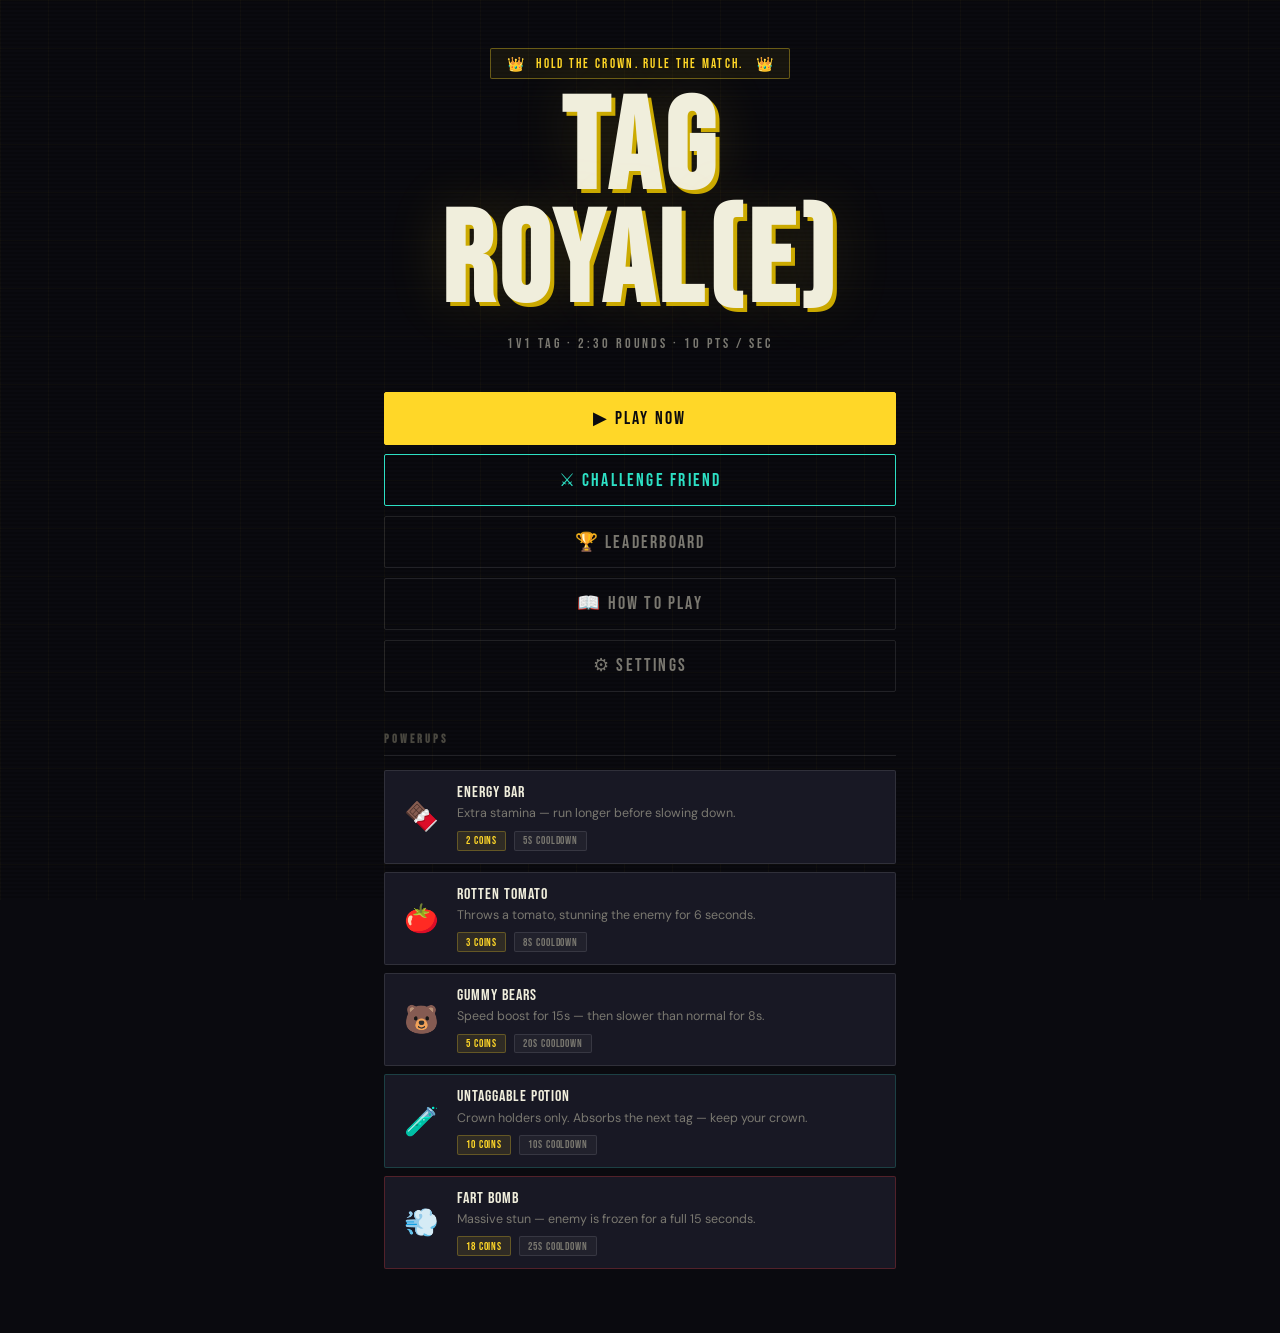
==== MainProject/index.html @ 8310581d "renamed game" ====
<!DOCTYPE html>
<html lang="en">
<head>
  <meta charset="UTF-8" />
  <meta name="viewport" content="width=device-width, initial-scale=1.0" />
  <title>Tag Royale — Tag Game</title>
  <link rel="preconnect" href="https://fonts.googleapis.com" />
  <link rel="preconnect" href="https://fonts.gstatic.com" crossorigin />
  <link href="https://fonts.googleapis.com/css2?family=Bebas+Neue&family=DM+Sans:wght@400;500;600&display=swap" rel="stylesheet" />
  <link rel="stylesheet" href="styles.css" />
</head>
<body>

  <div class="scanlines"></div>
  <div class="bg-grid"></div>

  <main class="container">

    <!-- HERO -->
    <section class="hero">
      <div class="crown-banner">
        <span class="crown-icon">👑</span>
        <span class="tagline">HOLD THE CROWN. RULE THE MATCH.</span>
        <span class="crown-icon">👑</span>
      </div>
      <h1 class="game-title">TAG<br>ROYAL(E)</h1>
      <p class="hero-sub">1v1 TAG · 2:30 ROUNDS · 10 PTS / SEC</p>
    </section>

    <!-- CTA BUTTONS -->
    <section class="actions">
      <button class="btn btn-primary">▶ PLAY NOW</button>
      <button class="btn btn-secondary">⚔ CHALLENGE FRIEND</button>
      <button class="btn btn-ghost">🏆 LEADERBOARD</button>
      <button class="btn btn-ghost">📖 HOW TO PLAY</button>
      <button class="btn btn-ghost">⚙ SETTINGS</button>
    </section>

    <!-- POWERUPS SECTION -->
    <section class="powerups-section">
      <h2 class="section-title">POWERUPS</h2>
      <div class="powerups-grid">

        <div class="powerup-card">
          <div class="powerup-emoji">🍫</div>
          <div class="powerup-info">
            <div class="powerup-name">Energy Bar</div>
            <div class="powerup-desc">Extra stamina — run longer before slowing down.</div>
            <div class="powerup-stats">
              <span class="stat coin">2 coins</span>
              <span class="stat cd">5s cooldown</span>
            </div>
          </div>
        </div>

        <div class="powerup-card">
          <div class="powerup-emoji">🍅</div>
          <div class="powerup-info">
            <div class="powerup-name">Rotten Tomato</div>
            <div class="powerup-desc">Throws a tomato, stunning the enemy for 6 seconds.</div>
            <div class="powerup-stats">
              <span class="stat coin">3 coins</span>
              <span class="stat cd">8s cooldown</span>
            </div>
          </div>
        </div>

        <div class="powerup-card">
          <div class="powerup-emoji">🐻</div>
          <div class="powerup-info">
            <div class="powerup-name">Gummy Bears</div>
            <div class="powerup-desc">Speed boost for 15s — then slower than normal for 8s.</div>
            <div class="powerup-stats">
              <span class="stat coin">5 coins</span>
              <span class="stat cd">20s cooldown</span>
            </div>
          </div>
        </div>

        <div class="powerup-card powerup-rare">
          <div class="powerup-emoji">🧪</div>
          <div class="powerup-info">
            <div class="powerup-name">Untaggable Potion</div>
            <div class="powerup-desc">Crown holders only. Absorbs the next tag — keep your crown.</div>
            <div class="powerup-stats">
              <span class="stat coin">10 coins</span>
              <span class="stat cd">10s cooldown</span>
            </div>
          </div>
        </div>

        <div class="powerup-card powerup-legendary">
          <div class="powerup-emoji">💨</div>
          <div class="powerup-info">
            <div class="powerup-name">Fart Bomb</div>
            <div class="powerup-desc">Massive stun — enemy is frozen for a full 15 seconds.</div>
            <div class="powerup-stats">
              <span class="stat coin">18 coins</span>
              <span class="stat cd">25s cooldown</span>
            </div>
          </div>
        </div>

      </div>
    </section>

  </main>

</body>
</html>
---- MainProject/styles.css ----
/* ── Reset ── */
*, *::before, *::after { box-sizing: border-box; margin: 0; padding: 0; }

/* ── Fonts ── */
/* Bebas Neue — display headings */
/* DM Sans — UI body */

/* ── Palette ── */
:root {
  --bg:           #0a0a0f;
  --bg2:          #111118;
  --surface:      #181824;
  --border:       rgba(255,255,255,0.10);
  --border-glow:  rgba(255,220,40,0.35);

  --gold:         #ffd728;
  --gold-dim:     #c9a800;
  --red:          #ff3c3c;
  --teal:         #2de0c4;

  --text:         #f0eedc;
  --text-muted:   #7a7870;
  --text-dim:     #4a4840;

  --font-display: 'Bebas Neue', sans-serif;
  --font-body:    'DM Sans', sans-serif;
}

/* ── Base ── */
html { font-size: 16px; }

body {
  background: var(--bg);
  color: var(--text);
  font-family: var(--font-body);
  min-height: 100vh;
  overflow-x: hidden;
  position: relative;
}

/* ── Background effects ── */
.bg-grid {
  position: fixed;
  inset: 0;
  background-image:
    linear-gradient(rgba(255,215,40,0.03) 1px, transparent 1px),
    linear-gradient(90deg, rgba(255,215,40,0.03) 1px, transparent 1px);
  background-size: 48px 48px;
  pointer-events: none;
  z-index: 0;
}

.scanlines {
  position: fixed;
  inset: 0;
  background: repeating-linear-gradient(
    0deg,
    transparent,
    transparent 2px,
    rgba(0,0,0,0.18) 2px,
    rgba(0,0,0,0.18) 4px
  );
  pointer-events: none;
  z-index: 1;
}

/* ── Layout ── */
.container {
  position: relative;
  z-index: 2;
  max-width: 560px;
  margin: 0 auto;
  padding: 3rem 1.5rem 4rem;
  display: flex;
  flex-direction: column;
  align-items: center;
  gap: 2.5rem;
}

/* ── Hero ── */
.hero {
  text-align: center;
  display: flex;
  flex-direction: column;
  align-items: center;
  gap: 1rem;
}

.crown-banner {
  display: flex;
  align-items: center;
  gap: 0.75rem;
  border: 1px solid var(--border-glow);
  border-radius: 2px;
  padding: 0.35rem 1rem;
  background: rgba(255, 215, 40, 0.06);
}

.crown-icon { font-size: 14px; }

.tagline {
  font-family: var(--font-display);
  font-size: 0.8rem;
  letter-spacing: 0.18em;
  color: var(--gold);
}

.game-title {
  font-family: var(--font-display);
  font-size: clamp(5rem, 18vw, 8rem);
  line-height: 0.88;
  letter-spacing: 0.04em;
  color: var(--text);
  text-shadow:
    0 0 60px rgba(255,215,40,0.15),
    4px 4px 0px var(--gold-dim);
}

.hero-sub {
  font-family: var(--font-display);
  font-size: 0.85rem;
  letter-spacing: 0.22em;
  color: var(--text-muted);
}

/* ── Buttons ── */
.actions {
  width: 100%;
  display: flex;
  flex-direction: column;
  gap: 0.6rem;
}

.btn {
  width: 100%;
  padding: 0.85rem 1.5rem;
  font-family: var(--font-display);
  font-size: 1.15rem;
  letter-spacing: 0.12em;
  cursor: pointer;
  border-radius: 2px;
  border: 1px solid;
  transition: transform 0.1s, background 0.15s, color 0.15s;
  text-align: center;
}

.btn:active { transform: scale(0.98); }

.btn-primary {
  background: var(--gold);
  color: #0a0a0f;
  border-color: var(--gold);
}

.btn-primary:hover {
  background: #ffe566;
  border-color: #ffe566;
}

.btn-secondary {
  background: transparent;
  color: var(--teal);
  border-color: var(--teal);
}

.btn-secondary:hover {
  background: rgba(45, 224, 196, 0.08);
}

.btn-ghost {
  background: transparent;
  color: var(--text-muted);
  border-color: var(--border);
}

.btn-ghost:hover {
  background: var(--surface);
  color: var(--text);
  border-color: rgba(255,255,255,0.20);
}

/* ── Powerups ── */
.powerups-section {
  width: 100%;
}

.section-title {
  font-family: var(--font-display);
  font-size: 0.75rem;
  letter-spacing: 0.25em;
  color: var(--text-dim);
  margin-bottom: 0.9rem;
  padding-bottom: 0.5rem;
  border-bottom: 1px solid var(--border);
}

.powerups-grid {
  display: flex;
  flex-direction: column;
  gap: 0.5rem;
}

.powerup-card {
  display: flex;
  align-items: center;
  gap: 1rem;
  background: var(--surface);
  border: 1px solid var(--border);
  border-radius: 2px;
  padding: 0.75rem 1rem;
  transition: border-color 0.2s, background 0.2s;
}

.powerup-card:hover {
  background: #1e1e2e;
  border-color: rgba(255,255,255,0.18);
}

.powerup-rare {
  border-color: rgba(45, 224, 196, 0.20);
}

.powerup-rare:hover {
  border-color: rgba(45, 224, 196, 0.40);
}

.powerup-legendary {
  border-color: rgba(255, 60, 60, 0.25);
}

.powerup-legendary:hover {
  border-color: rgba(255, 60, 60, 0.45);
}

.powerup-emoji {
  font-size: 1.75rem;
  flex-shrink: 0;
  width: 2.5rem;
  text-align: center;
}

.powerup-info {
  flex: 1;
  display: flex;
  flex-direction: column;
  gap: 0.2rem;
}

.powerup-name {
  font-family: var(--font-display);
  font-size: 1rem;
  letter-spacing: 0.06em;
  color: var(--text);
}

.powerup-desc {
  font-size: 0.78rem;
  color: var(--text-muted);
  line-height: 1.4;
}

.powerup-stats {
  display: flex;
  gap: 0.5rem;
  margin-top: 0.3rem;
}

.stat {
  font-family: var(--font-display);
  font-size: 0.7rem;
  letter-spacing: 0.08em;
  padding: 0.15rem 0.5rem;
  border-radius: 2px;
}

.stat.coin {
  background: rgba(255, 215, 40, 0.10);
  color: var(--gold);
  border: 1px solid rgba(255, 215, 40, 0.25);
}

.stat.cd {
  background: rgba(255,255,255,0.04);
  color: var(--text-muted);
  border: 1px solid var(--border);
}
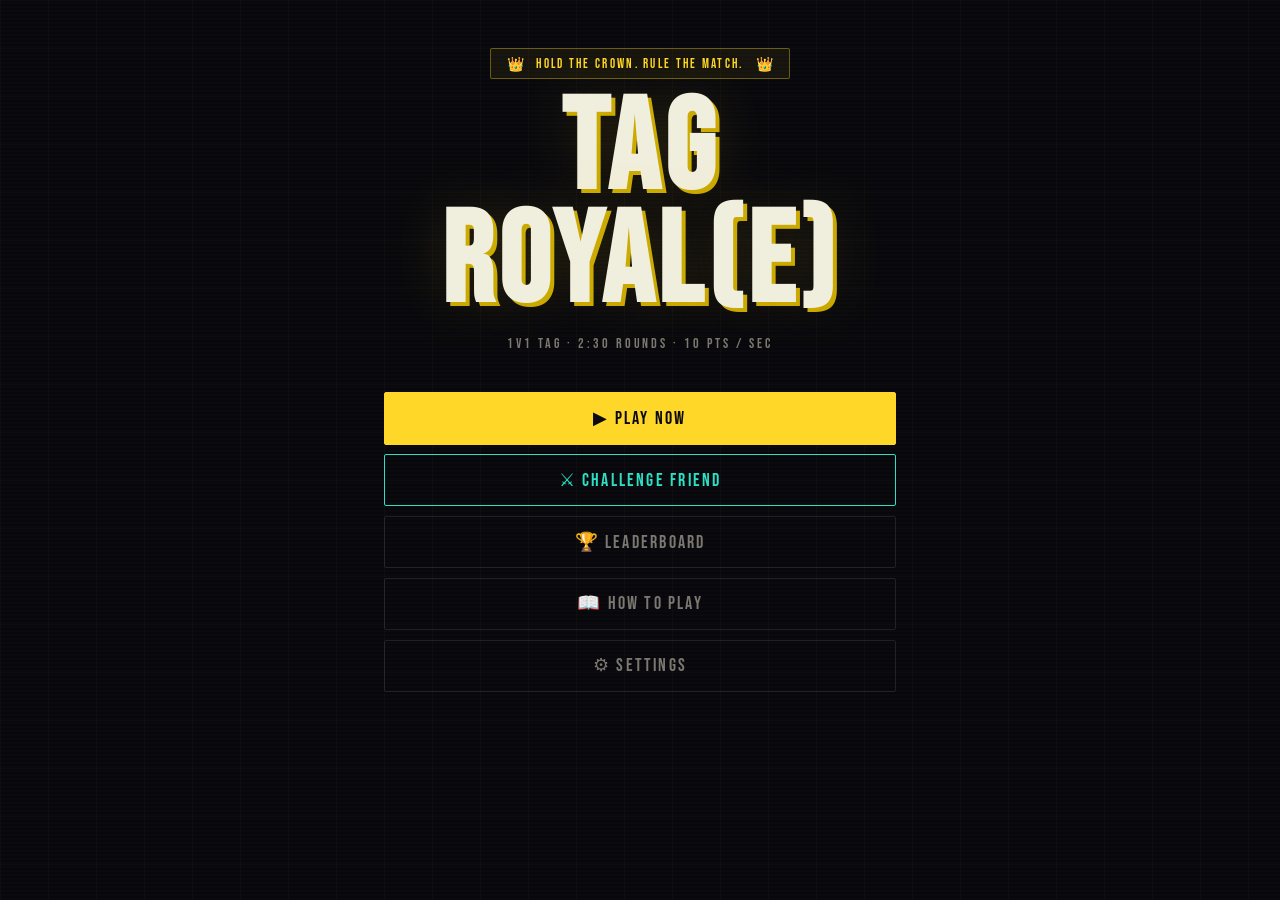
==== commit 5fd808d9: "removed powerups list on main menu" ====
--- a/MainProject/index.html
+++ b/MainProject/index.html
@@ -35,75 +35,6 @@
       <button class="btn btn-ghost">📖 HOW TO PLAY</button>
       <button class="btn btn-ghost">⚙ SETTINGS</button>
     </section>
-
-    <!-- POWERUPS SECTION -->
-    <section class="powerups-section">
-      <h2 class="section-title">POWERUPS</h2>
-      <div class="powerups-grid">
-
-        <div class="powerup-card">
-          <div class="powerup-emoji">🍫</div>
-          <div class="powerup-info">
-            <div class="powerup-name">Energy Bar</div>
-            <div class="powerup-desc">Extra stamina — run longer before slowing down.</div>
-            <div class="powerup-stats">
-              <span class="stat coin">2 coins</span>
-              <span class="stat cd">5s cooldown</span>
-            </div>
-          </div>
-        </div>
-
-        <div class="powerup-card">
-          <div class="powerup-emoji">🍅</div>
-          <div class="powerup-info">
-            <div class="powerup-name">Rotten Tomato</div>
-            <div class="powerup-desc">Throws a tomato, stunning the enemy for 6 seconds.</div>
-            <div class="powerup-stats">
-              <span class="stat coin">3 coins</span>
-              <span class="stat cd">8s cooldown</span>
-            </div>
-          </div>
-        </div>
-
-        <div class="powerup-card">
-          <div class="powerup-emoji">🐻</div>
-          <div class="powerup-info">
-            <div class="powerup-name">Gummy Bears</div>
-            <div class="powerup-desc">Speed boost for 15s — then slower than normal for 8s.</div>
-            <div class="powerup-stats">
-              <span class="stat coin">5 coins</span>
-              <span class="stat cd">20s cooldown</span>
-            </div>
-          </div>
-        </div>
-
-        <div class="powerup-card powerup-rare">
-          <div class="powerup-emoji">🧪</div>
-          <div class="powerup-info">
-            <div class="powerup-name">Untaggable Potion</div>
-            <div class="powerup-desc">Crown holders only. Absorbs the next tag — keep your crown.</div>
-            <div class="powerup-stats">
-              <span class="stat coin">10 coins</span>
-              <span class="stat cd">10s cooldown</span>
-            </div>
-          </div>
-        </div>
-
-        <div class="powerup-card powerup-legendary">
-          <div class="powerup-emoji">💨</div>
-          <div class="powerup-info">
-            <div class="powerup-name">Fart Bomb</div>
-            <div class="powerup-desc">Massive stun — enemy is frozen for a full 15 seconds.</div>
-            <div class="powerup-stats">
-              <span class="stat coin">18 coins</span>
-              <span class="stat cd">25s cooldown</span>
-            </div>
-          </div>
-        </div>
-
-      </div>
-    </section>
-
   </main>
 
 </body>
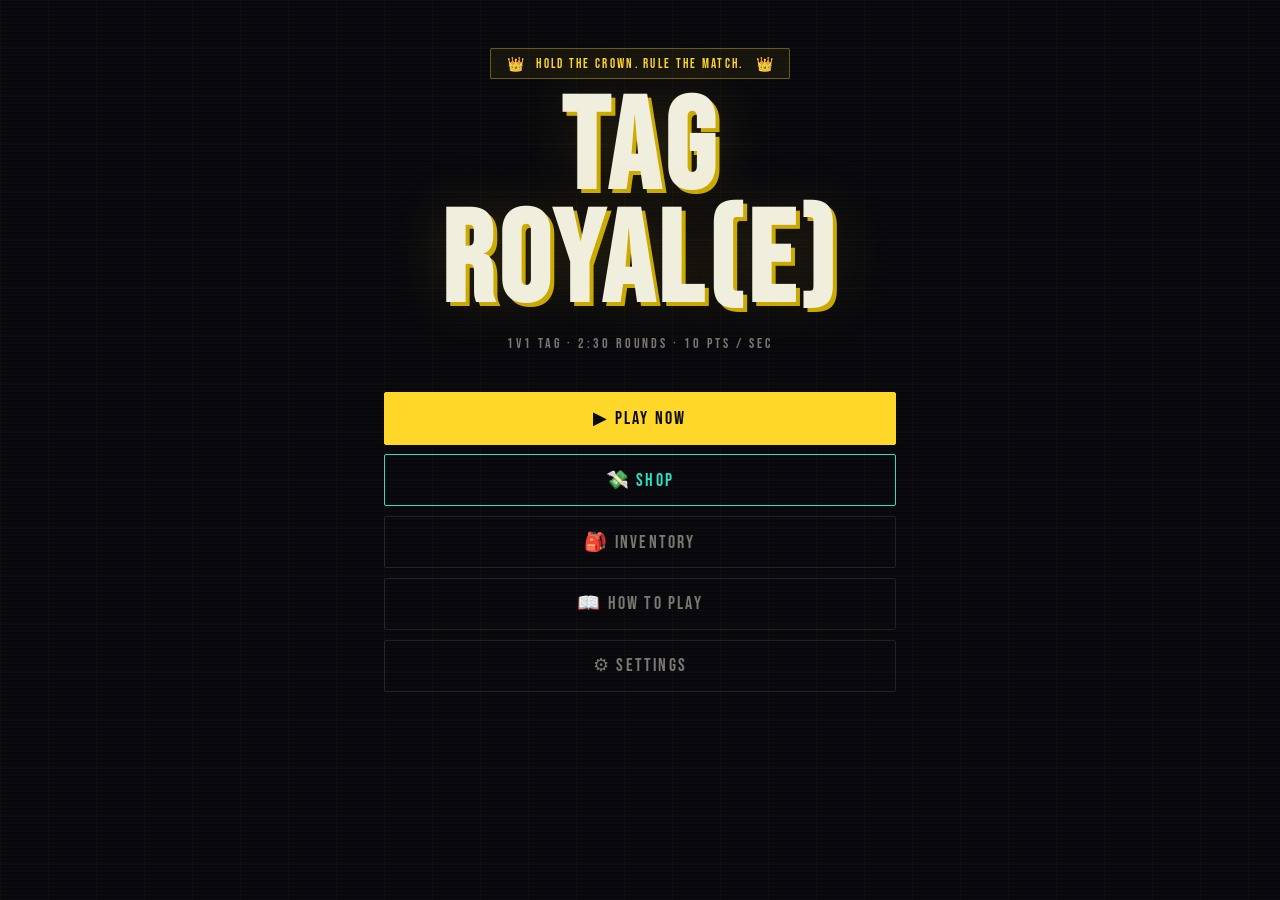
==== commit 959d13a4: "renewed button labels" ====
--- a/MainProject/index.html
+++ b/MainProject/index.html
@@ -30,8 +30,8 @@
     <!-- CTA BUTTONS -->
     <section class="actions">
       <button class="btn btn-primary">▶ PLAY NOW</button>
-      <button class="btn btn-secondary">⚔ CHALLENGE FRIEND</button>
-      <button class="btn btn-ghost">🏆 LEADERBOARD</button>
+      <button class="btn btn-secondary">💸 SHOP</button>
+      <button class="btn btn-ghost">🎒 INVENTORY</button>
       <button class="btn btn-ghost">📖 HOW TO PLAY</button>
       <button class="btn btn-ghost">⚙ SETTINGS</button>
     </section>
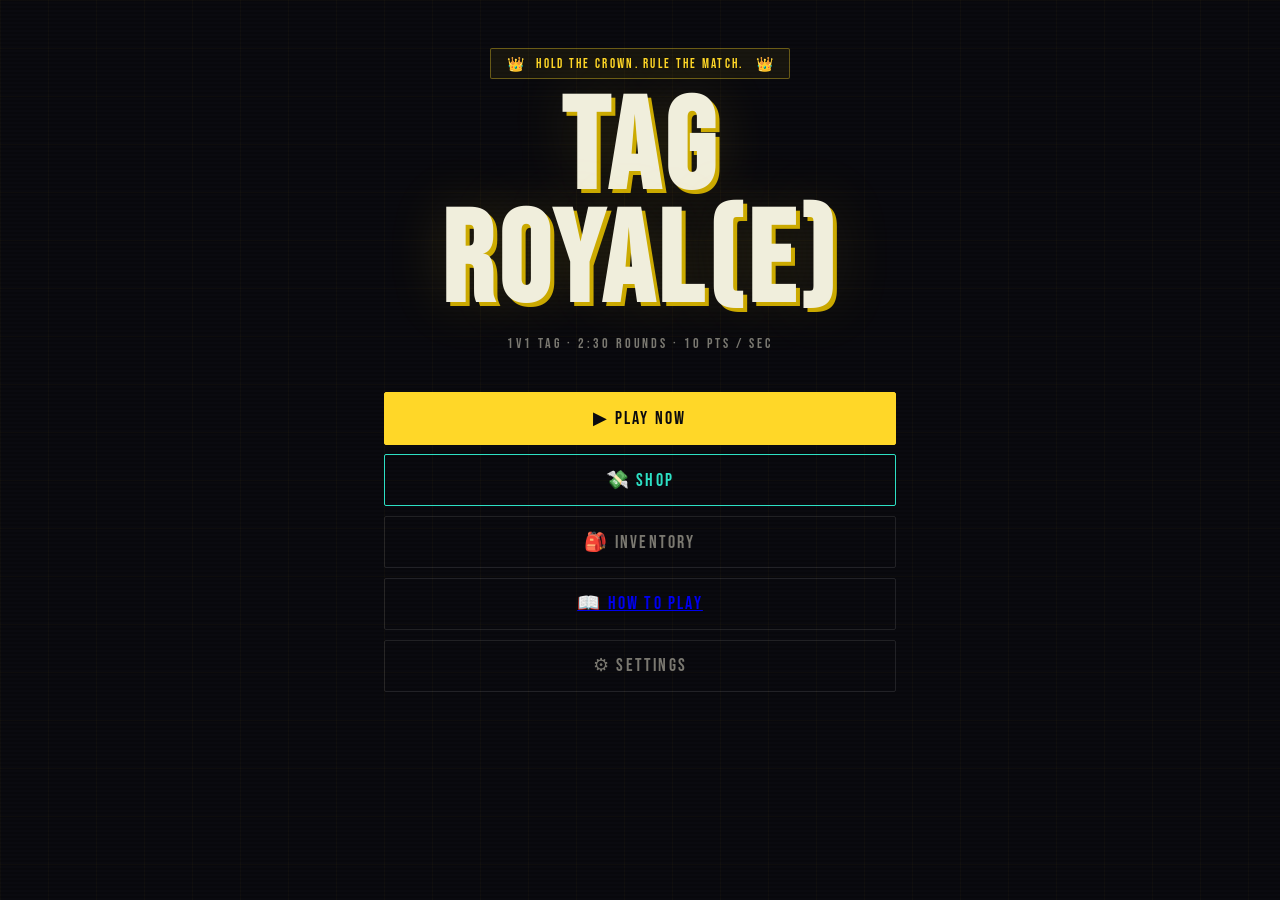
==== commit 6823d32e: "added Link" ====
--- a/MainProject/index.html
+++ b/MainProject/index.html
@@ -32,7 +32,7 @@
       <button class="btn btn-primary">▶ PLAY NOW</button>
       <button class="btn btn-secondary">💸 SHOP</button>
       <button class="btn btn-ghost">🎒 INVENTORY</button>
-      <button class="btn btn-ghost">📖 HOW TO PLAY</button>
+      <button class="btn btn-ghost"><a href="tutorial.html">📖 HOW TO PLAY</a></button>
       <button class="btn btn-ghost">⚙ SETTINGS</button>
     </section>
   </main>
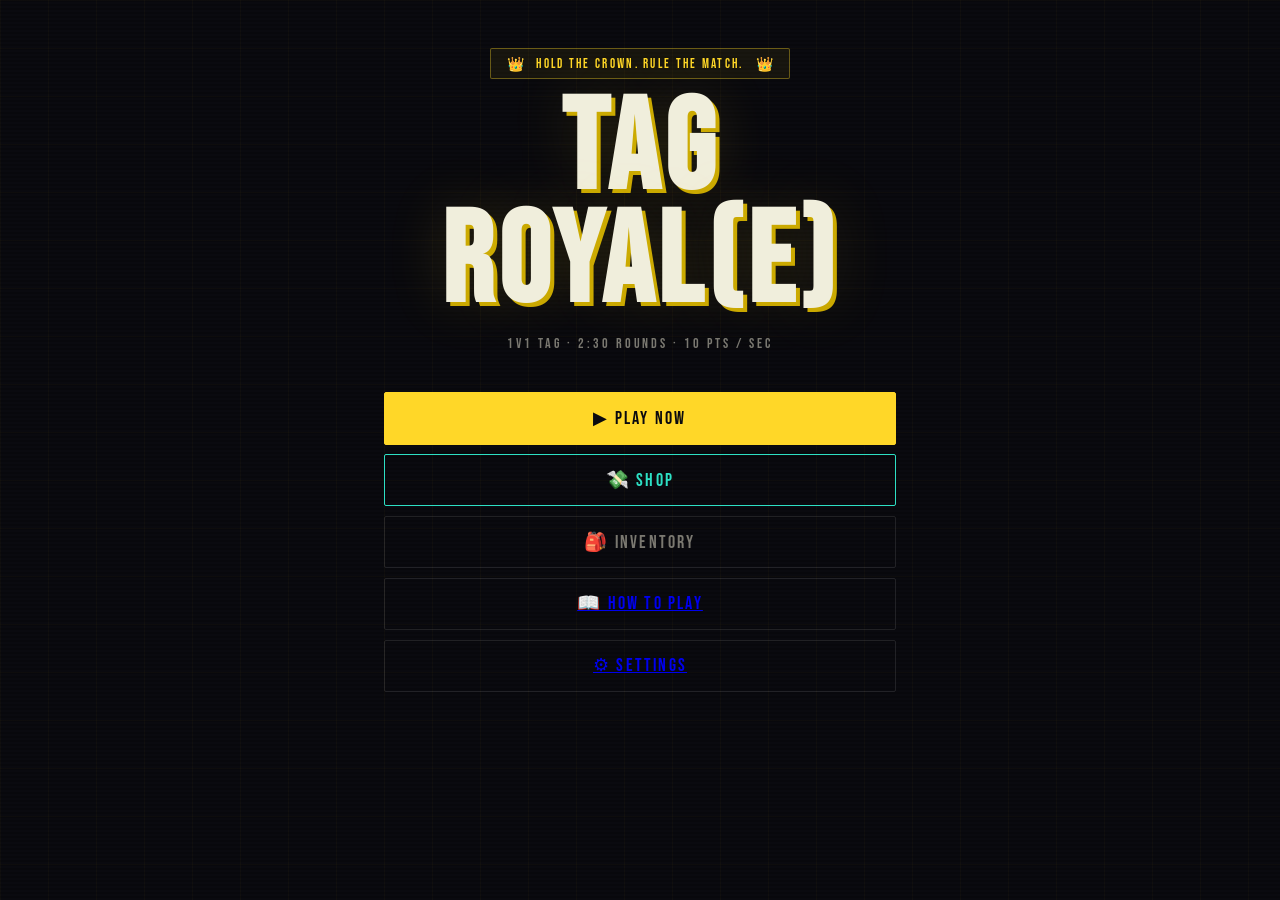
==== commit 7d8c2613: "new menu: initial settings" ====
--- a/MainProject/index.html
+++ b/MainProject/index.html
@@ -33,7 +33,7 @@
       <button class="btn btn-secondary">💸 SHOP</button>
       <button class="btn btn-ghost">🎒 INVENTORY</button>
       <button class="btn btn-ghost"><a href="tutorial.html">📖 HOW TO PLAY</a></button>
-      <button class="btn btn-ghost">⚙ SETTINGS</button>
+      <button class="btn btn-ghost"><a href="settings.html">⚙ SETTINGS</a></button>
     </section>
   </main>
 
--- a/MainProject/styles.css
+++ b/MainProject/styles.css
@@ -284,3 +284,7 @@
   color: var(--text-muted);
   border: 1px solid var(--border);
 }
+
+a {
+  color: --text;
+}
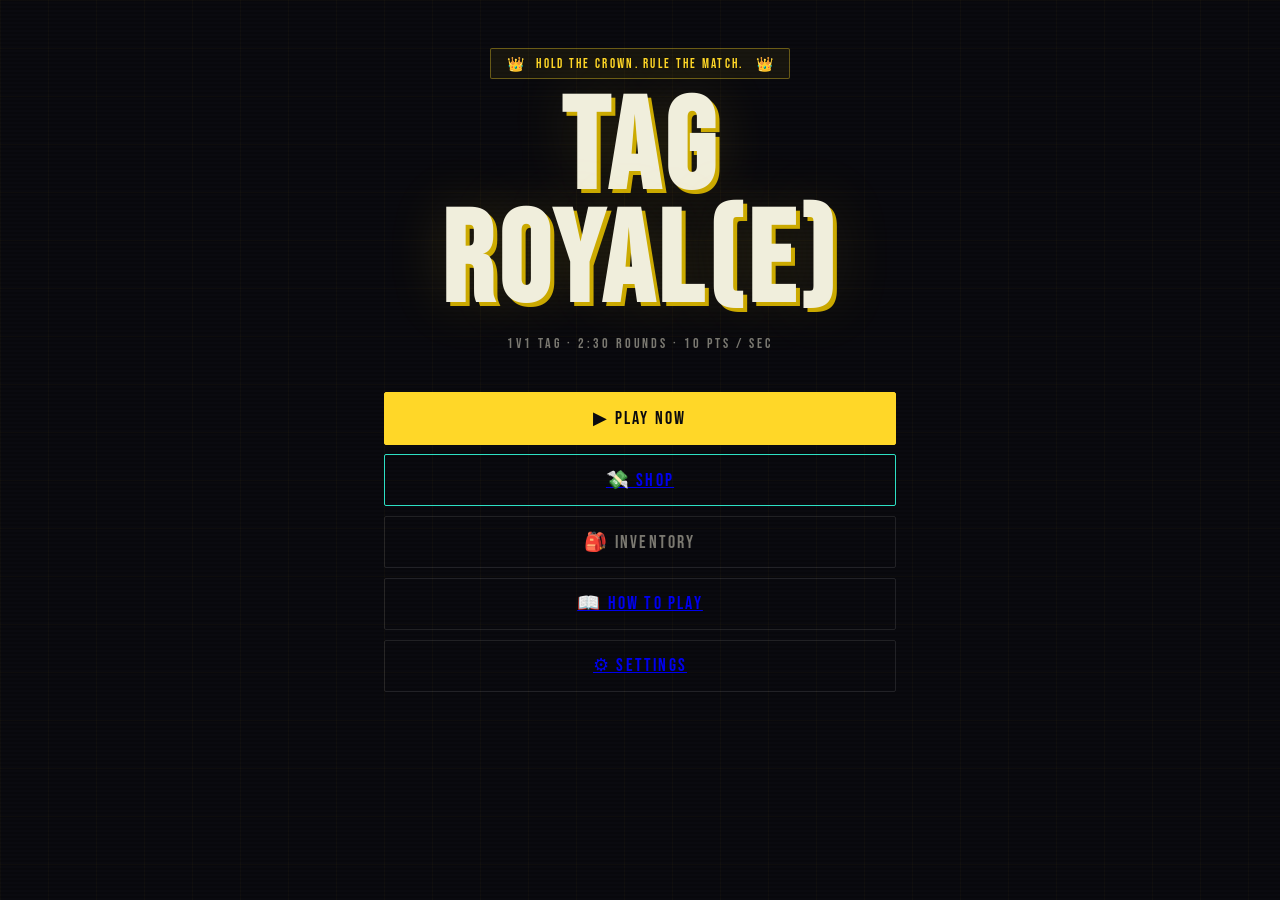
==== commit 51cd03b0: "oops! forgot that a exists" ====
--- a/MainProject/index.html
+++ b/MainProject/index.html
@@ -30,7 +30,7 @@
     <!-- CTA BUTTONS -->
     <section class="actions">
       <button class="btn btn-primary">▶ PLAY NOW</button>
-      <button class="btn btn-secondary">💸 SHOP</button>
+      <button class="btn btn-secondary"><a href="shop.html">💸 SHOP</a></button>
       <button class="btn btn-ghost">🎒 INVENTORY</button>
       <button class="btn btn-ghost"><a href="tutorial.html">📖 HOW TO PLAY</a></button>
       <button class="btn btn-ghost"><a href="settings.html">⚙ SETTINGS</a></button>
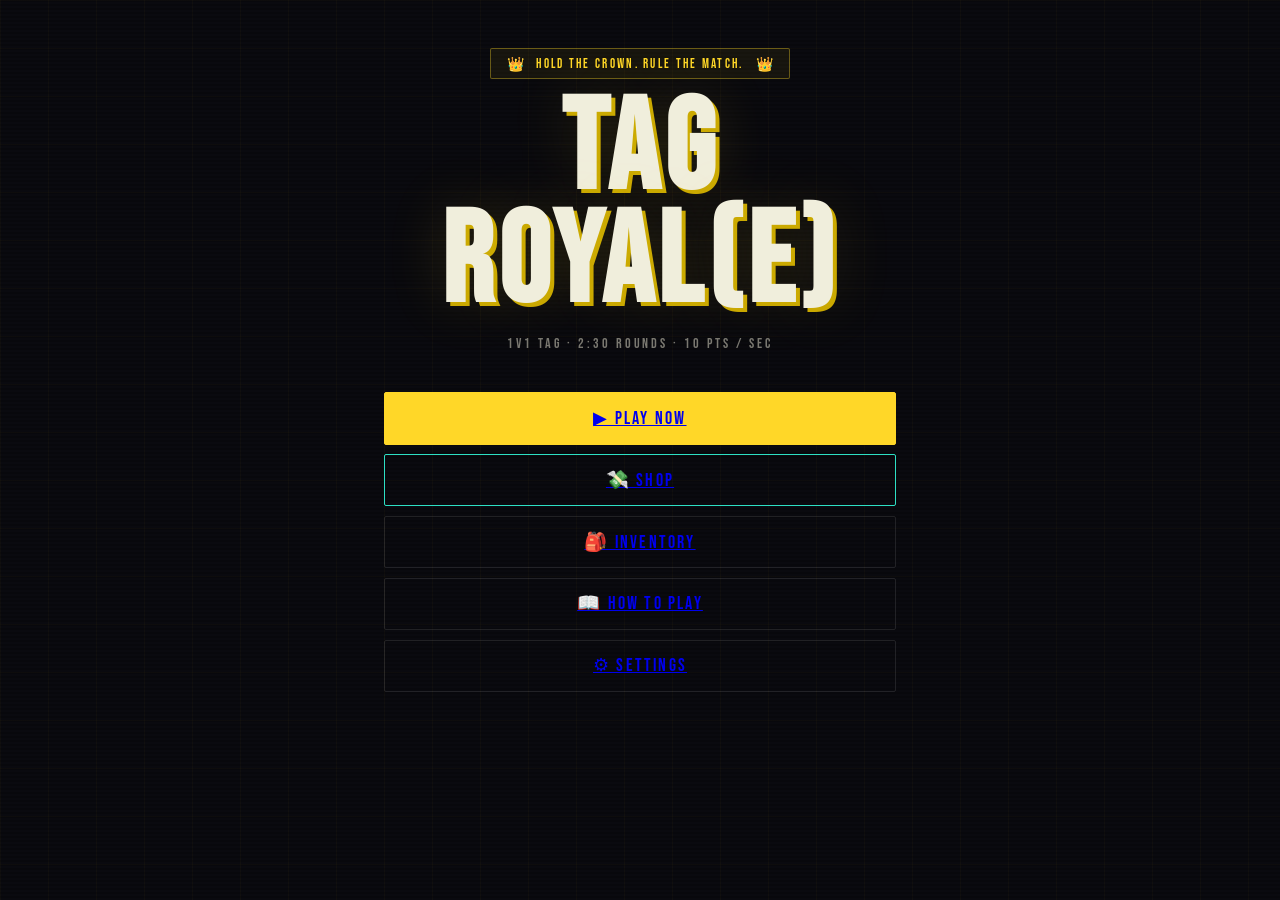
==== commit deef9957: "added wiring back" ====
--- a/MainProject/index.html
+++ b/MainProject/index.html
@@ -29,9 +29,9 @@
 
     <!-- CTA BUTTONS -->
     <section class="actions">
-      <button class="btn btn-primary">▶ PLAY NOW</button>
+      <button class="btn btn-primary"><a href="difficulty.html">▶ PLAY NOW</a></button>
       <button class="btn btn-secondary"><a href="shop.html">💸 SHOP</a></button>
-      <button class="btn btn-ghost">🎒 INVENTORY</button>
+      <button class="btn btn-ghost"><a href="inventory.html">🎒 INVENTORY</a></button>
       <button class="btn btn-ghost"><a href="tutorial.html">📖 HOW TO PLAY</a></button>
       <button class="btn btn-ghost"><a href="settings.html">⚙ SETTINGS</a></button>
     </section>
